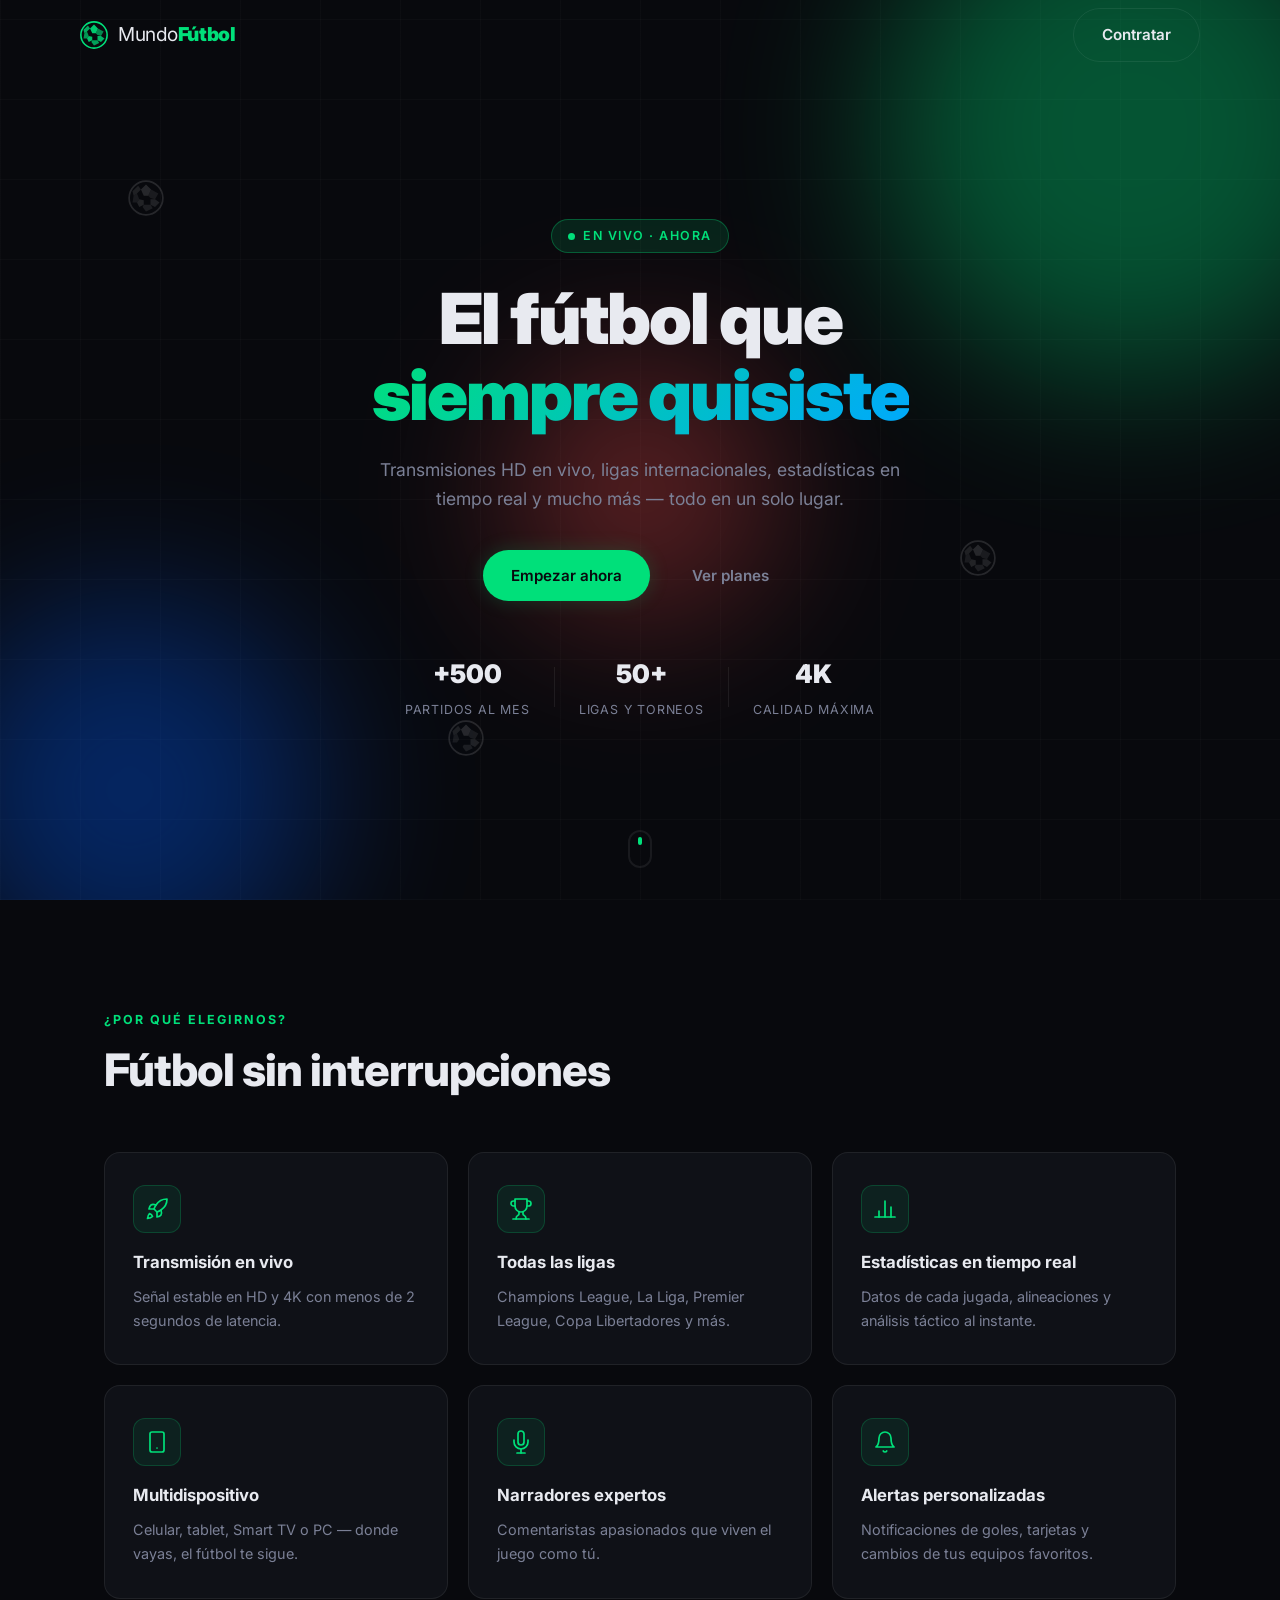
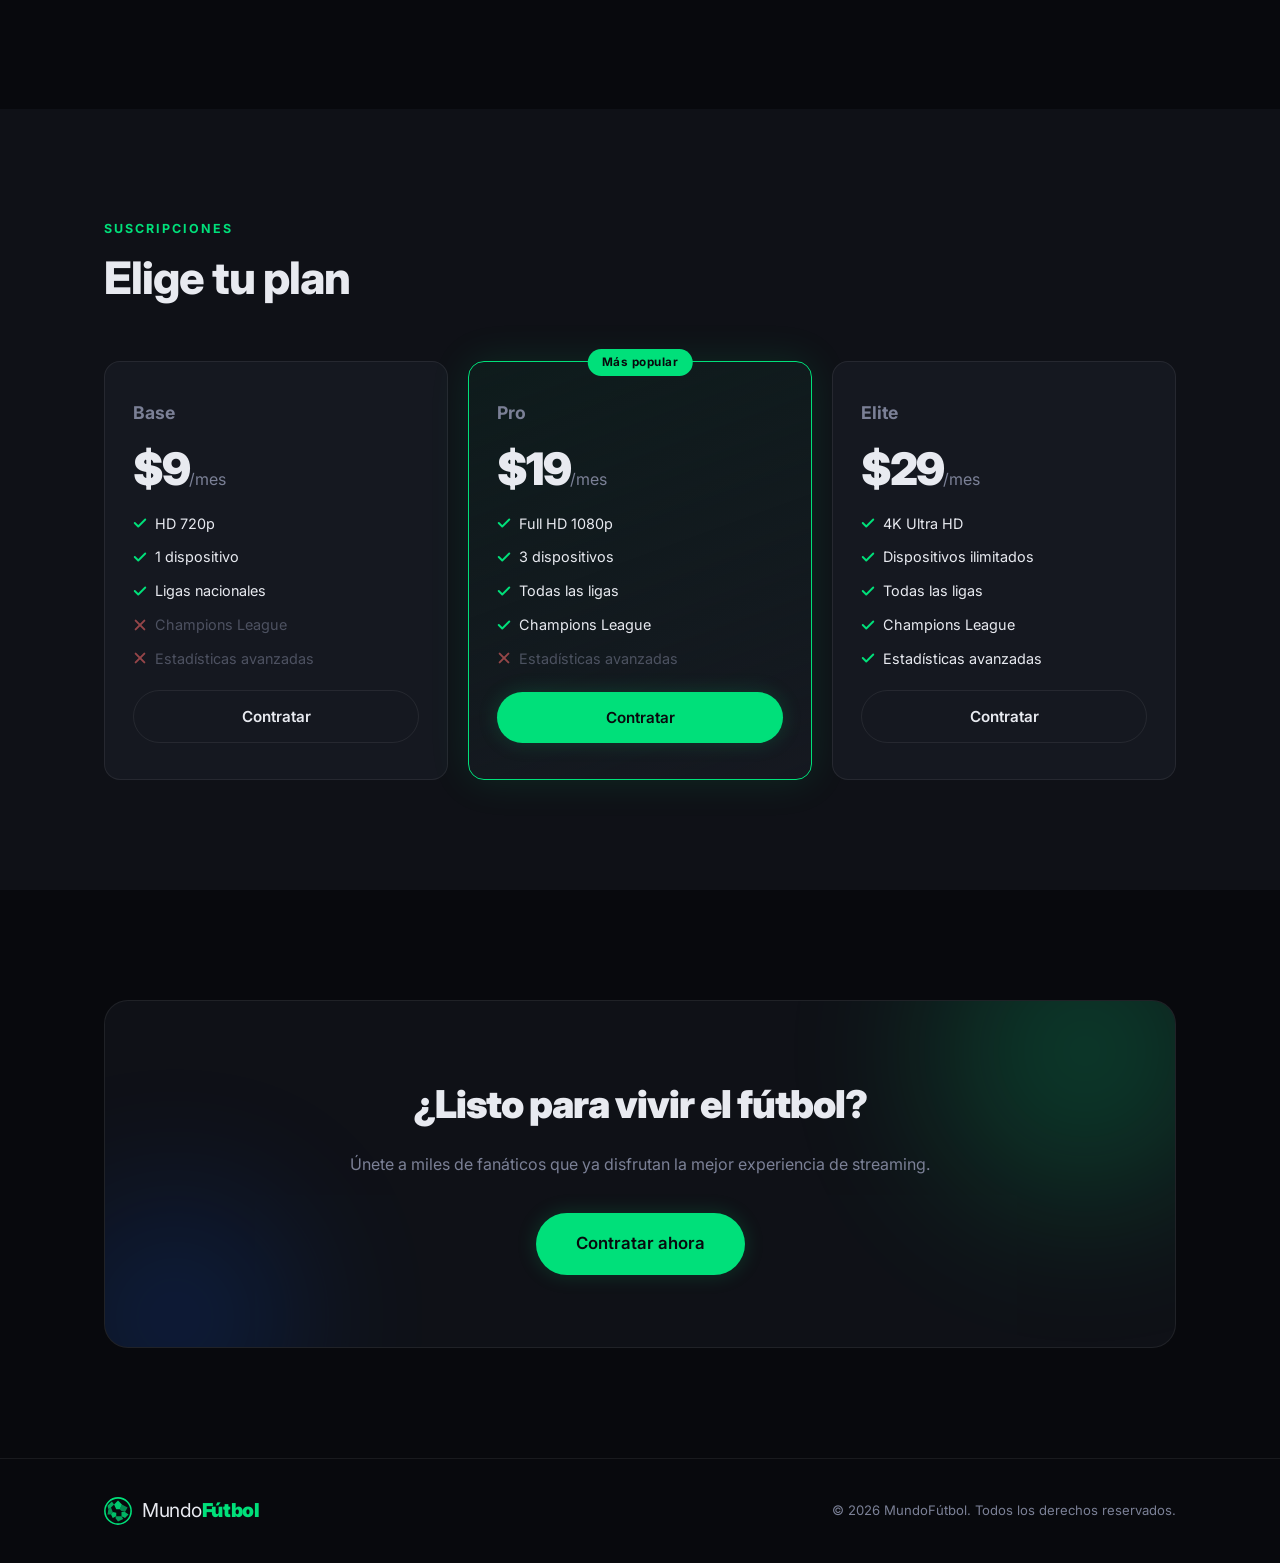
==== index.html @ e50d8e61 "Primer Commit" ====
<!DOCTYPE html>
<html lang="es">
<head>
  <meta charset="UTF-8" />
  <meta name="viewport" content="width=device-width, initial-scale=1.0" />
  <meta name="description" content="Mundo Fútbol – El mejor streaming de fútbol en vivo. Disfruta partidos, ligas y torneos sin límites." />
  <title>Mundo Fútbol – Streaming de Fútbol</title>
  <link rel="preconnect" href="https://fonts.googleapis.com" />
  <link href="https://fonts.googleapis.com/css2?family=Inter:wght@300;400;600;700;900&display=swap" rel="stylesheet" />
  <link rel="stylesheet" href="style.css" />
</head>
<body>

  <!-- NAV -->
  <nav class="nav" id="navbar">
    <div class="nav-inner">
      <a href="index.html" class="logo">
        <span class="logo-icon">
          <svg viewBox="0 0 32 32" fill="none" xmlns="http://www.w3.org/2000/svg" aria-label="Balón de fútbol">
            <circle cx="16" cy="16" r="15" stroke="currentColor" stroke-width="1.8"/>
            <polygon points="16,4 20.5,8.5 18,14 14,14 11.5,8.5" fill="currentColor" opacity="0.9"/>
            <polygon points="27,12 24,17 20,16 18,14 20.5,8.5" fill="currentColor" opacity="0.6"/>
            <polygon points="28,20 24,24 20,22 20,17 24,17" fill="currentColor" opacity="0.8"/>
            <polygon points="16,28 13,24 14,22 20,22 22,25" fill="currentColor" opacity="0.7"/>
            <polygon points="10,24 8,20 10,17 14,18 14,22" fill="currentColor" opacity="0.85"/>
            <polygon points="4,20 5,14 8,12 10,17 8,20" fill="currentColor" opacity="0.65"/>
            <polygon points="11.5,8.5 8,12 5,14 4,10 9,5" fill="currentColor" opacity="0.75"/>
          </svg>
        </span>
        <span class="logo-text">Mundo<strong>Fútbol</strong></span>
      </a>
      <a href="contratar.html" class="btn btn-outline" id="nav-cta">Contratar</a>
    </div>
  </nav>

  <!-- HERO -->
  <header class="hero" id="home">
    <div class="hero-bg">
      <div class="field-lines"></div>
      <div class="orb orb-1"></div>
      <div class="orb orb-2"></div>
      <div class="orb orb-3"></div>
      <!-- floating balls -->
      <div class="ball b1">
        <svg viewBox="0 0 32 32" fill="none" xmlns="http://www.w3.org/2000/svg">
          <circle cx="16" cy="16" r="15" stroke="white" stroke-width="1.5"/>
          <polygon points="16,4 20.5,8.5 18,14 14,14 11.5,8.5" fill="white"/>
          <polygon points="27,12 24,17 20,16 18,14 20.5,8.5" fill="white" opacity="0.6"/>
          <polygon points="28,20 24,24 20,22 20,17 24,17" fill="white" opacity="0.8"/>
          <polygon points="16,28 13,24 14,22 20,22 22,25" fill="white" opacity="0.7"/>
          <polygon points="10,24 8,20 10,17 14,18 14,22" fill="white" opacity="0.85"/>
          <polygon points="4,20 5,14 8,12 10,17 8,20" fill="white" opacity="0.6"/>
          <polygon points="11.5,8.5 8,12 5,14 4,10 9,5" fill="white" opacity="0.75"/>
        </svg>
      </div>
      <div class="ball b2">
        <svg viewBox="0 0 32 32" fill="none" xmlns="http://www.w3.org/2000/svg">
          <circle cx="16" cy="16" r="15" stroke="white" stroke-width="1.5"/>
          <polygon points="16,4 20.5,8.5 18,14 14,14 11.5,8.5" fill="white"/>
          <polygon points="27,12 24,17 20,16 18,14 20.5,8.5" fill="white" opacity="0.6"/>
          <polygon points="28,20 24,24 20,22 20,17 24,17" fill="white" opacity="0.8"/>
          <polygon points="16,28 13,24 14,22 20,22 22,25" fill="white" opacity="0.7"/>
          <polygon points="10,24 8,20 10,17 14,18 14,22" fill="white" opacity="0.85"/>
          <polygon points="4,20 5,14 8,12 10,17 8,20" fill="white" opacity="0.6"/>
          <polygon points="11.5,8.5 8,12 5,14 4,10 9,5" fill="white" opacity="0.75"/>
        </svg>
      </div>
      <div class="ball b3">
        <svg viewBox="0 0 32 32" fill="none" xmlns="http://www.w3.org/2000/svg">
          <circle cx="16" cy="16" r="15" stroke="white" stroke-width="1.5"/>
          <polygon points="16,4 20.5,8.5 18,14 14,14 11.5,8.5" fill="white"/>
          <polygon points="27,12 24,17 20,16 18,14 20.5,8.5" fill="white" opacity="0.6"/>
          <polygon points="28,20 24,24 20,22 20,17 24,17" fill="white" opacity="0.8"/>
          <polygon points="16,28 13,24 14,22 20,22 22,25" fill="white" opacity="0.7"/>
          <polygon points="4,20 5,14 8,12 10,17 8,20" fill="white" opacity="0.6"/>
          <polygon points="11.5,8.5 8,12 5,14 4,10 9,5" fill="white" opacity="0.75"/>
        </svg>
      </div>
    </div>

    <div class="hero-content">
      <div class="badge animate-in" style="--d:0ms">EN VIVO · AHORA</div>
      <h1 class="hero-title animate-in" style="--d:100ms">
        El fútbol que<br/>
        <span class="gradient-text">siempre quisiste</span>
      </h1>
      <p class="hero-sub animate-in" style="--d:200ms">
        Transmisiones HD en vivo, ligas internacionales, estadísticas en tiempo real y mucho más — todo en un solo lugar.
      </p>
      <div class="hero-actions animate-in" style="--d:300ms">
        <a href="contratar.html" class="btn btn-primary" id="hero-cta">Empezar ahora</a>
        <a href="#planes" class="btn btn-ghost">Ver planes</a>
      </div>
      <div class="hero-stats animate-in" style="--d:400ms">
        <div class="stat">
          <span class="stat-num">+500</span>
          <span class="stat-label">Partidos al mes</span>
        </div>
        <div class="stat-divider"></div>
        <div class="stat">
          <span class="stat-num">50+</span>
          <span class="stat-label">Ligas y torneos</span>
        </div>
        <div class="stat-divider"></div>
        <div class="stat">
          <span class="stat-num">4K</span>
          <span class="stat-label">Calidad máxima</span>
        </div>
      </div>
    </div>

    <div class="scroll-hint" id="scroll-hint">
      <span></span>
    </div>
  </header>

  <!-- FEATURES -->
  <section class="section features" id="features">
    <div class="container">
      <div class="section-label animate-reveal">¿Por qué elegirnos?</div>
      <h2 class="section-title animate-reveal">Fútbol sin interrupciones</h2>

      <div class="features-grid">
        <div class="feat-card animate-reveal">
          <div class="feat-icon">
            <!-- Satellite / Signal -->
            <svg viewBox="0 0 24 24" fill="none" stroke="currentColor" stroke-width="1.7" stroke-linecap="round" stroke-linejoin="round" xmlns="http://www.w3.org/2000/svg">
              <path d="M4.5 16.5c-1.5 1.5-2 5-2 5s3.5-.5 5-2a4.5 4.5 0 0 0-3-3z"/>
              <path d="M12 15l-3-3a22 22 0 0 1 2-3.95A12.88 12.88 0 0 1 22 2c0 2.72-.78 7.5-6 11a22.35 22.35 0 0 1-4 2z"/>
              <path d="M9 12H4s.55-3.03 2-4c1.62-1.08 5 0 5 0"/>
              <path d="M12 15v5s3.03-.55 4-2c1.08-1.62 0-5 0-5"/>
            </svg>
          </div>
          <h3>Transmisión en vivo</h3>
          <p>Señal estable en HD y 4K con menos de 2 segundos de latencia.</p>
        </div>
        <div class="feat-card animate-reveal">
          <div class="feat-icon">
            <!-- Trophy -->
            <svg viewBox="0 0 24 24" fill="none" stroke="currentColor" stroke-width="1.7" stroke-linecap="round" stroke-linejoin="round" xmlns="http://www.w3.org/2000/svg">
              <path d="M6 9H4.5a2.5 2.5 0 0 1 0-5H6"/>
              <path d="M18 9h1.5a2.5 2.5 0 0 0 0-5H18"/>
              <path d="M4 22h16"/>
              <path d="M10 14.66V17c0 .55-.47.98-.97 1.21C7.85 18.75 7 20.24 7 22"/>
              <path d="M14 14.66V17c0 .55.47.98.97 1.21C16.15 18.75 17 20.24 17 22"/>
              <path d="M18 2H6v7a6 6 0 0 0 12 0V2z"/>
            </svg>
          </div>
          <h3>Todas las ligas</h3>
          <p>Champions League, La Liga, Premier League, Copa Libertadores y más.</p>
        </div>
        <div class="feat-card animate-reveal">
          <div class="feat-icon">
            <!-- Bar Chart -->
            <svg viewBox="0 0 24 24" fill="none" stroke="currentColor" stroke-width="1.7" stroke-linecap="round" stroke-linejoin="round" xmlns="http://www.w3.org/2000/svg">
              <line x1="18" y1="20" x2="18" y2="10"/>
              <line x1="12" y1="20" x2="12" y2="4"/>
              <line x1="6" y1="20" x2="6" y2="14"/>
              <line x1="2" y1="20" x2="22" y2="20"/>
            </svg>
          </div>
          <h3>Estadísticas en tiempo real</h3>
          <p>Datos de cada jugada, alineaciones y análisis táctico al instante.</p>
        </div>
        <div class="feat-card animate-reveal">
          <div class="feat-icon">
            <!-- Smartphone -->
            <svg viewBox="0 0 24 24" fill="none" stroke="currentColor" stroke-width="1.7" stroke-linecap="round" stroke-linejoin="round" xmlns="http://www.w3.org/2000/svg">
              <rect x="5" y="2" width="14" height="20" rx="2" ry="2"/>
              <line x1="12" y1="18" x2="12.01" y2="18"/>
            </svg>
          </div>
          <h3>Multidispositivo</h3>
          <p>Celular, tablet, Smart TV o PC — donde vayas, el fútbol te sigue.</p>
        </div>
        <div class="feat-card animate-reveal">
          <div class="feat-icon">
            <!-- Microphone -->
            <svg viewBox="0 0 24 24" fill="none" stroke="currentColor" stroke-width="1.7" stroke-linecap="round" stroke-linejoin="round" xmlns="http://www.w3.org/2000/svg">
              <path d="M12 1a3 3 0 0 0-3 3v8a3 3 0 0 0 6 0V4a3 3 0 0 0-3-3z"/>
              <path d="M19 10v2a7 7 0 0 1-14 0v-2"/>
              <line x1="12" y1="19" x2="12" y2="23"/>
              <line x1="8" y1="23" x2="16" y2="23"/>
            </svg>
          </div>
          <h3>Narradores expertos</h3>
          <p>Comentaristas apasionados que viven el juego como tú.</p>
        </div>
        <div class="feat-card animate-reveal">
          <div class="feat-icon">
            <!-- Bell -->
            <svg viewBox="0 0 24 24" fill="none" stroke="currentColor" stroke-width="1.7" stroke-linecap="round" stroke-linejoin="round" xmlns="http://www.w3.org/2000/svg">
              <path d="M18 8A6 6 0 0 0 6 8c0 7-3 9-3 9h18s-3-2-3-9"/>
              <path d="M13.73 21a2 2 0 0 1-3.46 0"/>
            </svg>
          </div>
          <h3>Alertas personalizadas</h3>
          <p>Notificaciones de goles, tarjetas y cambios de tus equipos favoritos.</p>
        </div>
      </div>
    </div>
  </section>

  <!-- PLANES -->
  <section class="section planes" id="planes">
    <div class="container">
      <div class="section-label animate-reveal">Suscripciones</div>
      <h2 class="section-title animate-reveal">Elige tu plan</h2>

      <div class="planes-grid">
        <!-- Base -->
        <div class="plan-card animate-reveal" id="plan-base">
          <div class="plan-name">Base</div>
          <div class="plan-price">$9<span>/mes</span></div>
          <ul class="plan-features">
            <li class="feat-yes"><svg viewBox="0 0 16 16" fill="none" stroke="currentColor" stroke-width="2.2" stroke-linecap="round" stroke-linejoin="round"><polyline points="2,8 6,12 14,4"/></svg> HD 720p</li>
            <li class="feat-yes"><svg viewBox="0 0 16 16" fill="none" stroke="currentColor" stroke-width="2.2" stroke-linecap="round" stroke-linejoin="round"><polyline points="2,8 6,12 14,4"/></svg> 1 dispositivo</li>
            <li class="feat-yes"><svg viewBox="0 0 16 16" fill="none" stroke="currentColor" stroke-width="2.2" stroke-linecap="round" stroke-linejoin="round"><polyline points="2,8 6,12 14,4"/></svg> Ligas nacionales</li>
            <li class="feat-no"><svg viewBox="0 0 16 16" fill="none" stroke="currentColor" stroke-width="2.2" stroke-linecap="round" stroke-linejoin="round"><line x1="3" y1="3" x2="13" y2="13"/><line x1="13" y1="3" x2="3" y2="13"/></svg> Champions League</li>
            <li class="feat-no"><svg viewBox="0 0 16 16" fill="none" stroke="currentColor" stroke-width="2.2" stroke-linecap="round" stroke-linejoin="round"><line x1="3" y1="3" x2="13" y2="13"/><line x1="13" y1="3" x2="3" y2="13"/></svg> Estadísticas avanzadas</li>
          </ul>
          <a href="contratar.html?plan=Base" class="btn btn-outline">Contratar</a>
        </div>

        <!-- Pro (destacado) -->
        <div class="plan-card plan-featured animate-reveal" id="plan-pro">
          <div class="plan-badge">Más popular</div>
          <div class="plan-name">Pro</div>
          <div class="plan-price">$19<span>/mes</span></div>
          <ul class="plan-features">
            <li class="feat-yes"><svg viewBox="0 0 16 16" fill="none" stroke="currentColor" stroke-width="2.2" stroke-linecap="round" stroke-linejoin="round"><polyline points="2,8 6,12 14,4"/></svg> Full HD 1080p</li>
            <li class="feat-yes"><svg viewBox="0 0 16 16" fill="none" stroke="currentColor" stroke-width="2.2" stroke-linecap="round" stroke-linejoin="round"><polyline points="2,8 6,12 14,4"/></svg> 3 dispositivos</li>
            <li class="feat-yes"><svg viewBox="0 0 16 16" fill="none" stroke="currentColor" stroke-width="2.2" stroke-linecap="round" stroke-linejoin="round"><polyline points="2,8 6,12 14,4"/></svg> Todas las ligas</li>
            <li class="feat-yes"><svg viewBox="0 0 16 16" fill="none" stroke="currentColor" stroke-width="2.2" stroke-linecap="round" stroke-linejoin="round"><polyline points="2,8 6,12 14,4"/></svg> Champions League</li>
            <li class="feat-no"><svg viewBox="0 0 16 16" fill="none" stroke="currentColor" stroke-width="2.2" stroke-linecap="round" stroke-linejoin="round"><line x1="3" y1="3" x2="13" y2="13"/><line x1="13" y1="3" x2="3" y2="13"/></svg> Estadísticas avanzadas</li>
          </ul>
          <a href="contratar.html?plan=Pro" class="btn btn-primary">Contratar</a>
        </div>

        <!-- Elite -->
        <div class="plan-card animate-reveal" id="plan-elite">
          <div class="plan-name">Elite</div>
          <div class="plan-price">$29<span>/mes</span></div>
          <ul class="plan-features">
            <li class="feat-yes"><svg viewBox="0 0 16 16" fill="none" stroke="currentColor" stroke-width="2.2" stroke-linecap="round" stroke-linejoin="round"><polyline points="2,8 6,12 14,4"/></svg> 4K Ultra HD</li>
            <li class="feat-yes"><svg viewBox="0 0 16 16" fill="none" stroke="currentColor" stroke-width="2.2" stroke-linecap="round" stroke-linejoin="round"><polyline points="2,8 6,12 14,4"/></svg> Dispositivos ilimitados</li>
            <li class="feat-yes"><svg viewBox="0 0 16 16" fill="none" stroke="currentColor" stroke-width="2.2" stroke-linecap="round" stroke-linejoin="round"><polyline points="2,8 6,12 14,4"/></svg> Todas las ligas</li>
            <li class="feat-yes"><svg viewBox="0 0 16 16" fill="none" stroke="currentColor" stroke-width="2.2" stroke-linecap="round" stroke-linejoin="round"><polyline points="2,8 6,12 14,4"/></svg> Champions League</li>
            <li class="feat-yes"><svg viewBox="0 0 16 16" fill="none" stroke="currentColor" stroke-width="2.2" stroke-linecap="round" stroke-linejoin="round"><polyline points="2,8 6,12 14,4"/></svg> Estadísticas avanzadas</li>
          </ul>
          <a href="contratar.html?plan=Elite" class="btn btn-outline">Contratar</a>
        </div>
      </div>
    </div>
  </section>

  <!-- CTA FINAL -->
  <section class="section cta-section" id="cta">
    <div class="container">
      <div class="cta-box animate-reveal">
        <div class="orb orb-cta-1"></div>
        <div class="orb orb-cta-2"></div>
        <h2 class="animate-reveal">¿Listo para vivir el fútbol?</h2>
        <p class="animate-reveal">Únete a miles de fanáticos que ya disfrutan la mejor experiencia de streaming.</p>
        <a href="contratar.html" class="btn btn-primary btn-lg animate-reveal" id="cta-final">Contratar ahora</a>
      </div>
    </div>
  </section>

  <!-- FOOTER -->
  <footer class="footer">
    <div class="container">
      <div class="footer-inner">
        <a href="index.html" class="logo">
          <span class="logo-icon">
            <svg viewBox="0 0 32 32" fill="none" xmlns="http://www.w3.org/2000/svg" aria-label="Balón de fútbol">
              <circle cx="16" cy="16" r="15" stroke="currentColor" stroke-width="1.8"/>
              <polygon points="16,4 20.5,8.5 18,14 14,14 11.5,8.5" fill="currentColor" opacity="0.9"/>
              <polygon points="27,12 24,17 20,16 18,14 20.5,8.5" fill="currentColor" opacity="0.6"/>
              <polygon points="28,20 24,24 20,22 20,17 24,17" fill="currentColor" opacity="0.8"/>
              <polygon points="16,28 13,24 14,22 20,22 22,25" fill="currentColor" opacity="0.7"/>
              <polygon points="10,24 8,20 10,17 14,18 14,22" fill="currentColor" opacity="0.85"/>
              <polygon points="4,20 5,14 8,12 10,17 8,20" fill="currentColor" opacity="0.65"/>
              <polygon points="11.5,8.5 8,12 5,14 4,10 9,5" fill="currentColor" opacity="0.75"/>
            </svg>
          </span>
          <span class="logo-text">Mundo<strong>Fútbol</strong></span>
        </a>
        <p class="footer-copy">© 2026 MundoFútbol. Todos los derechos reservados.</p>
      </div>
    </div>
  </footer>

  <script src="main.js"></script>
</body>
</html>
---- style.css ----
/* ===========================
   MUNDO FÚTBOL – style.css
   Minimalista + Profesional
   =========================== */

/* ── Reset & Base ── */
*, *::before, *::after { box-sizing: border-box; margin: 0; padding: 0; }
html { scroll-behavior: smooth; }
body {
  font-family: 'Inter', sans-serif;
  background: #08090d;
  color: #e8eaf0;
  line-height: 1.65;
  overflow-x: hidden;
}
a { text-decoration: none; color: inherit; }
img { display: block; max-width: 100%; }

/* ── Design Tokens ── */
:root {
  --accent:       #00e07a;
  --accent-dim:   #00c46a;
  --accent-glow:  rgba(0, 224, 122, 0.18);
  --surface:      #0f1117;
  --surface-2:    #151820;
  --border:       rgba(255,255,255,0.07);
  --text:         #e8eaf0;
  --text-muted:   #7b8096;
  --radius:       16px;
  --radius-sm:    10px;
  --transition:   0.35s cubic-bezier(.4,0,.2,1);
}

/* ── Container ── */
.container {
  max-width: 1120px;
  margin: 0 auto;
  padding: 0 24px;
}

/* ── Buttons ── */
.btn {
  display: inline-flex;
  align-items: center;
  justify-content: center;
  gap: 8px;
  padding: 13px 28px;
  border-radius: 100px;
  font-family: inherit;
  font-size: 0.95rem;
  font-weight: 600;
  cursor: pointer;
  border: none;
  transition: var(--transition);
  white-space: nowrap;
}
.btn-primary {
  background: var(--accent);
  color: #08090d;
  box-shadow: 0 0 20px var(--accent-glow);
}
.btn-primary:hover {
  background: var(--accent-dim);
  transform: translateY(-2px);
  box-shadow: 0 0 32px rgba(0,224,122,0.35);
}
.btn-outline {
  background: transparent;
  border: 1.5px solid var(--border);
  color: var(--text);
}
.btn-outline:hover {
  border-color: var(--accent);
  color: var(--accent);
  transform: translateY(-2px);
}
.btn-ghost {
  background: transparent;
  color: var(--text-muted);
}
.btn-ghost:hover { color: var(--text); }
.btn-sm { padding: 9px 18px; font-size: 0.85rem; }
.btn-lg { padding: 17px 40px; font-size: 1.05rem; }
.btn-full { width: 100%; }

/* ── NAV ── */
.nav {
  position: fixed;
  top: 0; left: 0; right: 0;
  z-index: 100;
  padding: 0 24px;
  transition: var(--transition);
}
.nav.scrolled {
  background: rgba(8,9,13,0.85);
  backdrop-filter: blur(16px);
  border-bottom: 1px solid var(--border);
}
.nav-inner {
  max-width: 1120px;
  margin: 0 auto;
  display: flex;
  align-items: center;
  justify-content: space-between;
  height: 70px;
}
.logo {
  display: flex;
  align-items: center;
  gap: 10px;
  font-size: 1.2rem;
  letter-spacing: -0.3px;
}
.logo-icon { animation: spin-slow 8s linear infinite; display:flex; align-items:center; }
.logo-icon svg { width: 28px; height: 28px; color: var(--accent); }
.logo-text strong { color: var(--accent); font-weight: 900; }

/* ── ORBS (background blobs) ── */
.orb {
  position: absolute;
  border-radius: 50%;
  filter: blur(80px);
  opacity: 0.35;
  pointer-events: none;
}
.orb-1 { width: 500px; height: 500px; background: #00e07a; top: -120px; right: -100px; animation: pulse-orb 7s ease-in-out infinite; }
.orb-2 { width: 380px; height: 380px; background: #005cff; bottom: -80px; left: -60px; animation: pulse-orb 9s ease-in-out infinite reverse; }
.orb-3 { width: 260px; height: 260px; background: #ff4d4d; top: 40%; left: 40%; animation: pulse-orb 11s ease-in-out infinite; }

/* ── HERO ── */
.hero {
  min-height: 100vh;
  display: flex;
  align-items: center;
  position: relative;
  overflow: hidden;
  padding: 120px 24px 80px;
}
.hero-bg {
  position: absolute;
  inset: 0;
  pointer-events: none;
}

/* Field lines decoration */
.field-lines {
  position: absolute;
  inset: 0;
  background:
    repeating-linear-gradient(90deg, rgba(255,255,255,0.018) 0 1px, transparent 1px 80px),
    repeating-linear-gradient(0deg,  rgba(255,255,255,0.018) 0 1px, transparent 1px 80px);
}

/* Floating balls */
.ball {
  position: absolute;
  width: 36px; height: 36px;
  opacity: 0.12;
  display: flex; align-items: center; justify-content: center;
  animation: float-ball linear infinite;
}
.ball svg { width: 100%; height: 100%; }
.b1 { top: 20%; left: 10%; animation-duration: 14s; animation-delay: 0s; }
.b2 { top: 60%; left: 75%; animation-duration: 18s; animation-delay: -5s; }
.b3 { top: 80%; left: 35%; animation-duration: 22s; animation-delay: -10s; }

.hero-content {
  position: relative;
  z-index: 2;
  max-width: 680px;
  margin: 0 auto;
  text-align: center;
}

.badge {
  display: inline-flex;
  align-items: center;
  gap: 8px;
  background: rgba(0,224,122,0.12);
  border: 1px solid rgba(0,224,122,0.3);
  color: var(--accent);
  padding: 6px 16px;
  border-radius: 100px;
  font-size: 0.78rem;
  font-weight: 600;
  letter-spacing: 1.5px;
  margin-bottom: 28px;
}
.badge::before {
  content: '';
  width: 7px; height: 7px;
  border-radius: 50%;
  background: var(--accent);
  animation: blink 1.4s ease-in-out infinite;
}

.hero-title {
  font-size: clamp(2.6rem, 6vw, 4.4rem);
  font-weight: 900;
  line-height: 1.08;
  letter-spacing: -2px;
  margin-bottom: 22px;
}
.gradient-text {
  background: linear-gradient(135deg, var(--accent) 0%, #00a8ff 100%);
  -webkit-background-clip: text;
  -webkit-text-fill-color: transparent;
  background-clip: text;
}
.hero-sub {
  font-size: 1.1rem;
  color: var(--text-muted);
  max-width: 520px;
  margin: 0 auto 36px;
}
.hero-actions { display: flex; gap: 14px; justify-content: center; flex-wrap: wrap; margin-bottom: 52px; }

.hero-stats {
  display: flex;
  align-items: center;
  justify-content: center;
  gap: 24px;
  flex-wrap: wrap;
}
.stat { text-align: center; }
.stat-num { display: block; font-size: 1.6rem; font-weight: 900; color: var(--text); }
.stat-label { font-size: 0.78rem; color: var(--text-muted); text-transform: uppercase; letter-spacing: 0.8px; }
.stat-divider { width: 1px; height: 40px; background: var(--border); }

/* Scroll hint */
.scroll-hint {
  position: absolute;
  bottom: 32px;
  left: 50%;
  transform: translateX(-50%);
  z-index: 2;
}
.scroll-hint span {
  display: block;
  width: 24px; height: 38px;
  border: 2px solid var(--border);
  border-radius: 12px;
  position: relative;
}
.scroll-hint span::after {
  content: '';
  width: 4px; height: 8px;
  background: var(--accent);
  border-radius: 2px;
  position: absolute;
  top: 5px; left: 50%;
  transform: translateX(-50%);
  animation: scroll-dot 2s ease-in-out infinite;
}

/* ── SECTIONS ── */
.section { padding: 110px 0; }
.section-label {
  font-size: 0.78rem;
  font-weight: 700;
  letter-spacing: 2px;
  text-transform: uppercase;
  color: var(--accent);
  margin-bottom: 14px;
}
.section-title {
  font-size: clamp(1.8rem, 3.5vw, 2.8rem);
  font-weight: 800;
  letter-spacing: -1px;
  margin-bottom: 56px;
  line-height: 1.15;
}

/* ── FEATURES ── */
.features-grid {
  display: grid;
  grid-template-columns: repeat(auto-fit, minmax(300px, 1fr));
  gap: 20px;
}
.feat-card {
  background: var(--surface);
  border: 1px solid var(--border);
  border-radius: var(--radius);
  padding: 32px 28px;
  transition: var(--transition);
  cursor: default;
}
.feat-card:hover {
  border-color: rgba(0,224,122,0.35);
  transform: translateY(-4px);
  box-shadow: 0 8px 32px rgba(0,224,122,0.08);
}
.feat-icon {
  width: 48px; height: 48px;
  display: flex; align-items: center; justify-content: center;
  background: rgba(0,224,122,0.08);
  border: 1px solid rgba(0,224,122,0.2);
  border-radius: 12px;
  margin-bottom: 16px;
  color: var(--accent);
  transition: var(--transition);
}
.feat-icon svg { width: 24px; height: 24px; }
.feat-card:hover .feat-icon { background: rgba(0,224,122,0.14); border-color: rgba(0,224,122,0.4); }
.feat-card h3 { font-size: 1.05rem; font-weight: 700; margin-bottom: 8px; }
.feat-card p { color: var(--text-muted); font-size: 0.9rem; }

/* ── PLANES ── */
.planes { background: var(--surface); }
.planes-grid {
  display: grid;
  grid-template-columns: repeat(auto-fit, minmax(280px, 1fr));
  gap: 20px;
  align-items: stretch;
}
.plan-card {
  background: var(--surface-2);
  border: 1px solid var(--border);
  border-radius: var(--radius);
  padding: 36px 28px;
  position: relative;
  display: flex;
  flex-direction: column;
  gap: 20px;
  transition: var(--transition);
}
.plan-card:hover { transform: translateY(-4px); }
.plan-featured {
  border-color: var(--accent);
  box-shadow: 0 0 40px rgba(0,224,122,0.12);
  background: linear-gradient(160deg, rgba(0,224,122,0.05) 0%, var(--surface-2) 100%);
}
.plan-badge {
  position: absolute;
  top: -13px; left: 50%;
  transform: translateX(-50%);
  background: var(--accent);
  color: #08090d;
  font-size: 0.73rem;
  font-weight: 700;
  padding: 4px 14px;
  border-radius: 100px;
  letter-spacing: 0.5px;
  white-space: nowrap;
}
.plan-name { font-size: 1.1rem; font-weight: 700; color: var(--text-muted); }
.plan-price {
  font-size: 2.8rem;
  font-weight: 900;
  letter-spacing: -2px;
  line-height: 1;
}
.plan-price span { font-size: 1rem; font-weight: 400; color: var(--text-muted); letter-spacing: 0; }
.plan-features {
  list-style: none;
  flex: 1;
  display: flex;
  flex-direction: column;
  gap: 10px;
}
.plan-features li {
  font-size: 0.9rem;
  color: var(--text-muted);
  display: flex;
  align-items: center;
  gap: 8px;
}
.plan-features li svg { width: 14px; height: 14px; flex-shrink: 0; }
.plan-features li.feat-yes { color: var(--text); }
.plan-features li.feat-yes svg { color: var(--accent); }
.plan-features li.feat-no { color: var(--text-muted); opacity: 0.55; }
.plan-features li.feat-no svg { color: #ff6b6b; }

/* ── CTA SECTION ── */
.cta-box {
  background: var(--surface);
  border: 1px solid var(--border);
  border-radius: 24px;
  padding: 72px 40px;
  text-align: center;
  position: relative;
  overflow: hidden;
}
.orb-cta-1 { width: 300px; height: 300px; background: #00e07a; top: -100px; right: -60px; opacity: 0.2; }
.orb-cta-2 { width: 220px; height: 220px; background: #005cff; bottom: -80px; left: -40px; opacity: 0.2; }
.cta-box h2 {
  font-size: clamp(1.8rem, 3vw, 2.6rem);
  font-weight: 900;
  letter-spacing: -1px;
  margin-bottom: 14px;
  position: relative;
}
.cta-box p { color: var(--text-muted); margin-bottom: 36px; position: relative; }
.cta-box .btn { position: relative; }

/* ── FOOTER ── */
.footer {
  padding: 36px 24px;
  border-top: 1px solid var(--border);
}
.footer-inner {
  max-width: 1120px;
  margin: 0 auto;
  display: flex;
  align-items: center;
  justify-content: space-between;
  flex-wrap: wrap;
  gap: 16px;
}
.footer-copy { font-size: 0.82rem; color: var(--text-muted); }

/* =============================
   CONTRATAR PAGE
   ============================= */
.page-contratar {
  min-height: 100vh;
  display: flex;
  flex-direction: column;
}
.contratar-main {
  flex: 1;
  position: relative;
  overflow: hidden;
  display: flex;
  align-items: center;
  justify-content: center;
  padding: 110px 24px 60px;
}
.contratar-container {
  position: relative;
  z-index: 2;
  display: grid;
  grid-template-columns: 1fr 1fr;
  gap: 48px;
  max-width: 960px;
  width: 100%;
  align-items: start;
}

/* Aside */
.contratar-aside { padding-top: 12px; }
.aside-tag {
  font-size: 0.75rem;
  font-weight: 700;
  letter-spacing: 2px;
  text-transform: uppercase;
  color: var(--accent);
  margin-bottom: 18px;
}
.aside-title {
  font-size: clamp(1.9rem, 3vw, 2.7rem);
  font-weight: 900;
  letter-spacing: -1.5px;
  line-height: 1.1;
  margin-bottom: 14px;
}
.aside-sub { color: var(--text-muted); margin-bottom: 36px; }
.aside-benefits {
  display: flex;
  flex-direction: column;
  gap: 14px;
  margin-bottom: 36px;
}
.benefit {
  display: flex;
  align-items: center;
  gap: 12px;
  font-size: 0.92rem;
  color: var(--text-muted);
}
.benefit-icon {
  width: 36px; height: 36px;
  flex-shrink: 0;
  display: flex; align-items: center; justify-content: center;
  background: rgba(0,224,122,0.08);
  border-radius: 8px;
  color: var(--accent);
}
.benefit-icon svg { width: 18px; height: 18px; }
.aside-plan-preview {
  display: inline-flex;
  flex-direction: column;
  background: rgba(0,224,122,0.08);
  border: 1px solid rgba(0,224,122,0.25);
  border-radius: var(--radius-sm);
  padding: 16px 22px;
  gap: 4px;
}
.plan-chosen-label { font-size: 0.75rem; color: var(--accent); font-weight: 600; letter-spacing: 0.8px; text-transform: uppercase; }
.plan-chosen-name { font-size: 1.3rem; font-weight: 800; }

/* Form */
.form-wrapper {
  background: var(--surface);
  border: 1px solid var(--border);
  border-radius: var(--radius);
  padding: 40px 36px;
}
.contratar-form { display: flex; flex-direction: column; gap: 22px; }
.form-group { display: flex; flex-direction: column; gap: 7px; }
.form-group label {
  font-size: 0.83rem;
  font-weight: 600;
  color: var(--text-muted);
  letter-spacing: 0.3px;
  text-transform: uppercase;
}
.form-group input,
.form-group select {
  width: 100%;
  background: var(--surface-2);
  border: 1.5px solid var(--border);
  border-radius: var(--radius-sm);
  padding: 13px 16px;
  color: var(--text);
  font-family: inherit;
  font-size: 0.97rem;
  outline: none;
  transition: var(--transition);
  appearance: none;
}
.form-group input:focus,
.form-group select:focus { border-color: var(--accent); box-shadow: 0 0 0 3px var(--accent-glow); }
.form-group input::placeholder { color: var(--text-muted); opacity: 0.6; }
.form-group.error input,
.form-group.error select { border-color: #ff4d4d; }
.form-error { font-size: 0.8rem; color: #ff6b6b; min-height: 16px; }

.select-wrapper { position: relative; }
.select-wrapper::after {
  content: '▾';
  position: absolute;
  right: 16px; top: 50%;
  transform: translateY(-50%);
  color: var(--text-muted);
  pointer-events: none;
}
.select-wrapper select { padding-right: 40px; cursor: pointer; }

/* Submit btn loading */
.btn-spinner {
  width: 18px; height: 18px;
  border: 2.5px solid rgba(8,9,13,0.3);
  border-top-color: #08090d;
  border-radius: 50%;
  animation: spin 0.7s linear infinite;
  display: inline-block;
}

/* JSON Panel */
.json-panel {
  display: flex;
  flex-direction: column;
  gap: 12px;
}
.json-panel-header {
  display: flex;
  align-items: center;
  gap: 10px;
  padding: 12px 18px;
  background: rgba(0,224,122,0.08);
  border: 1px solid rgba(0,224,122,0.25);
  border-radius: var(--radius-sm);
  font-size: 0.88rem;
  font-weight: 600;
  color: var(--accent);
}
.json-status { font-size: 1.1rem; }
.json-label {
  font-size: 0.75rem;
  font-weight: 700;
  color: var(--text-muted);
  letter-spacing: 1px;
  text-transform: uppercase;
}
.json-output {
  background: #0a0b0e;
  border: 1px solid var(--border);
  border-radius: var(--radius-sm);
  padding: 20px;
  font-family: 'Courier New', monospace;
  font-size: 0.85rem;
  color: #e8eaf0;
  white-space: pre;
  overflow-x: auto;
  line-height: 1.7;
  animation: fadeInUp 0.5s ease forwards;
}
.json-output .key   { color: #ff8c8c; }
.json-output .str   { color: #a8ff78; }
.json-output .num   { color: #79b8ff; }
.json-output .bool  { color: var(--accent); }
.btn-reset { margin-top: 4px; align-self: flex-start; }

/* ═══════════════════
   ANIMATIONS
   ═══════════════════ */

/* Entry animations */
.animate-in {
  opacity: 0;
  transform: translateY(22px);
  animation: fadeInUp 0.7s ease var(--d, 0ms) forwards;
}
.animate-reveal {
  opacity: 0;
  transform: translateY(18px);
  transition: opacity 0.65s ease, transform 0.65s ease;
}
.animate-reveal.visible { opacity: 1; transform: translateY(0); }

@keyframes fadeInUp {
  to { opacity: 1; transform: translateY(0); }
}

@keyframes pulse-orb {
  0%, 100% { transform: scale(1); opacity: 0.35; }
  50%       { transform: scale(1.12); opacity: 0.5; }
}
@keyframes blink {
  0%, 100% { opacity: 1; }
  50%       { opacity: 0.3; }
}
@keyframes scroll-dot {
  0%   { transform: translateX(-50%) translateY(0); opacity: 1; }
  100% { transform: translateX(-50%) translateY(18px); opacity: 0; }
}
@keyframes spin-slow {
  to { transform: rotate(360deg); }
}
@keyframes spin {
  to { transform: rotate(360deg); }
}
@keyframes float-ball {
  0%   { transform: translateY(0px) rotate(0deg); }
  50%  { transform: translateY(-30px) rotate(180deg); }
  100% { transform: translateY(0px) rotate(360deg); }
}

/* ── Responsive ── */
@media (max-width: 768px) {
  .contratar-container { grid-template-columns: 1fr; gap: 32px; }
  .contratar-aside { padding-top: 0; }
  .aside-title { font-size: 1.9rem; }
  .form-wrapper { padding: 28px 22px; }
  .hero-stats { gap: 16px; }
  .footer-inner { justify-content: center; text-align: center; }
}
@media (max-width: 500px) {
  .hero-actions { flex-direction: column; align-items: center; }
  .btn-full { width: 100%; }
}
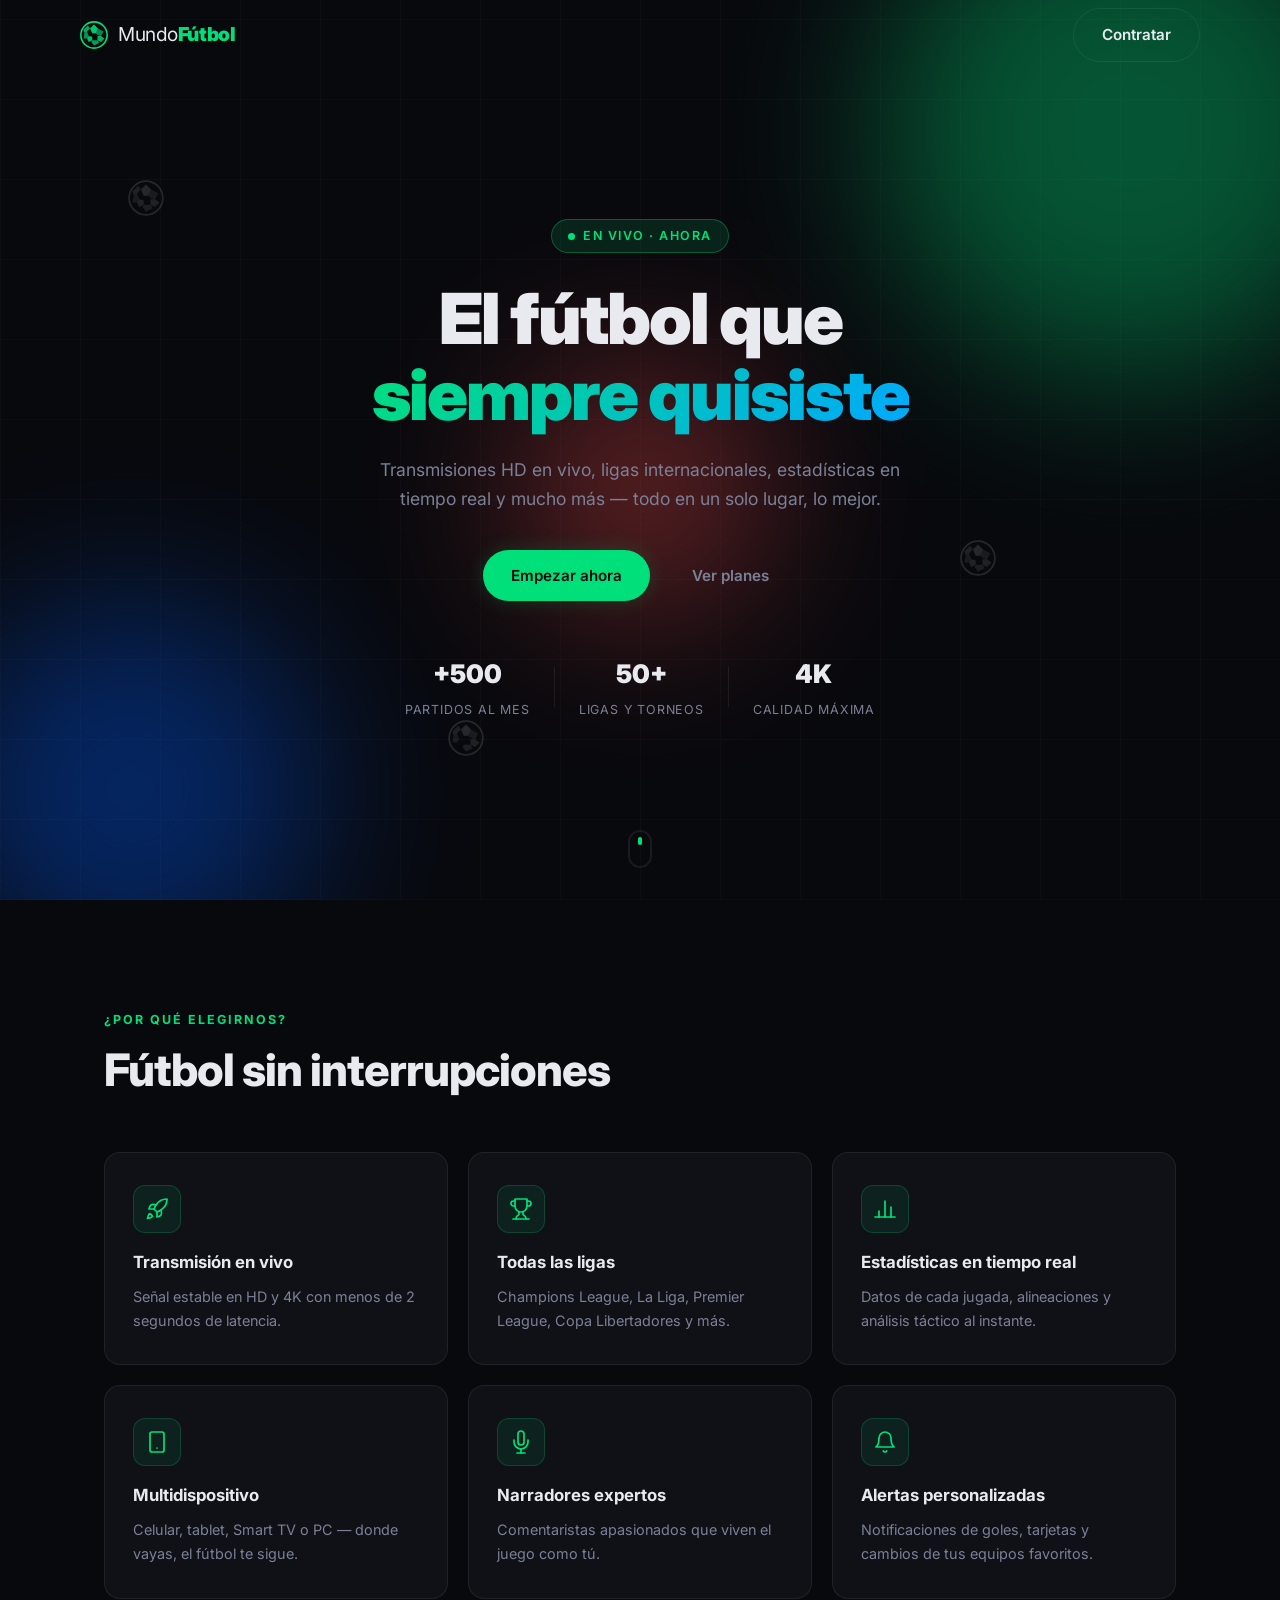
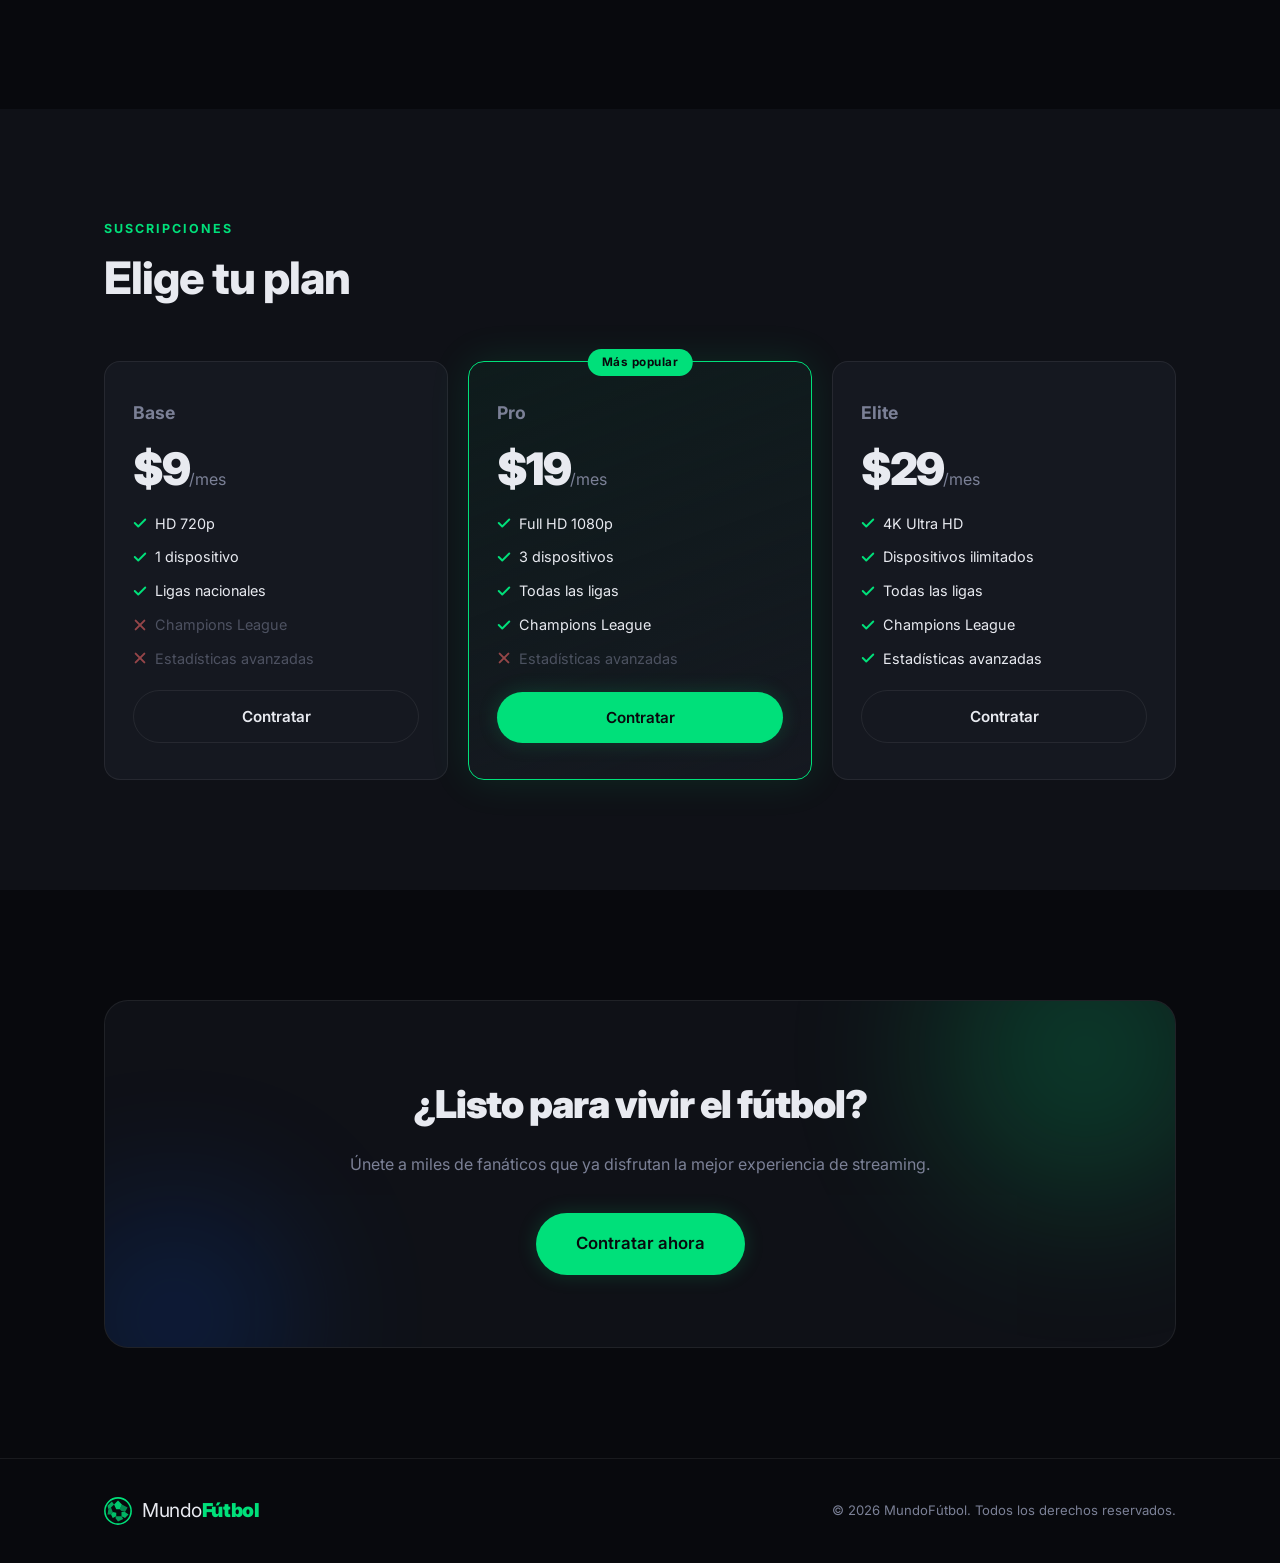
==== commit 1f68bdde: "Cuarto Commit" ====
--- a/index.html
+++ b/index.html
@@ -85,7 +85,7 @@
         <span class="gradient-text">siempre quisiste</span>
       </h1>
       <p class="hero-sub animate-in" style="--d:200ms">
-        Transmisiones HD en vivo, ligas internacionales, estadísticas en tiempo real y mucho más — todo en un solo lugar.
+        Transmisiones HD en vivo, ligas internacionales, estadísticas en tiempo real y mucho más — todo en un solo lugar, lo mejor.
       </p>
       <div class="hero-actions animate-in" style="--d:300ms">
         <a href="contratar.html" class="btn btn-primary" id="hero-cta">Empezar ahora</a>
